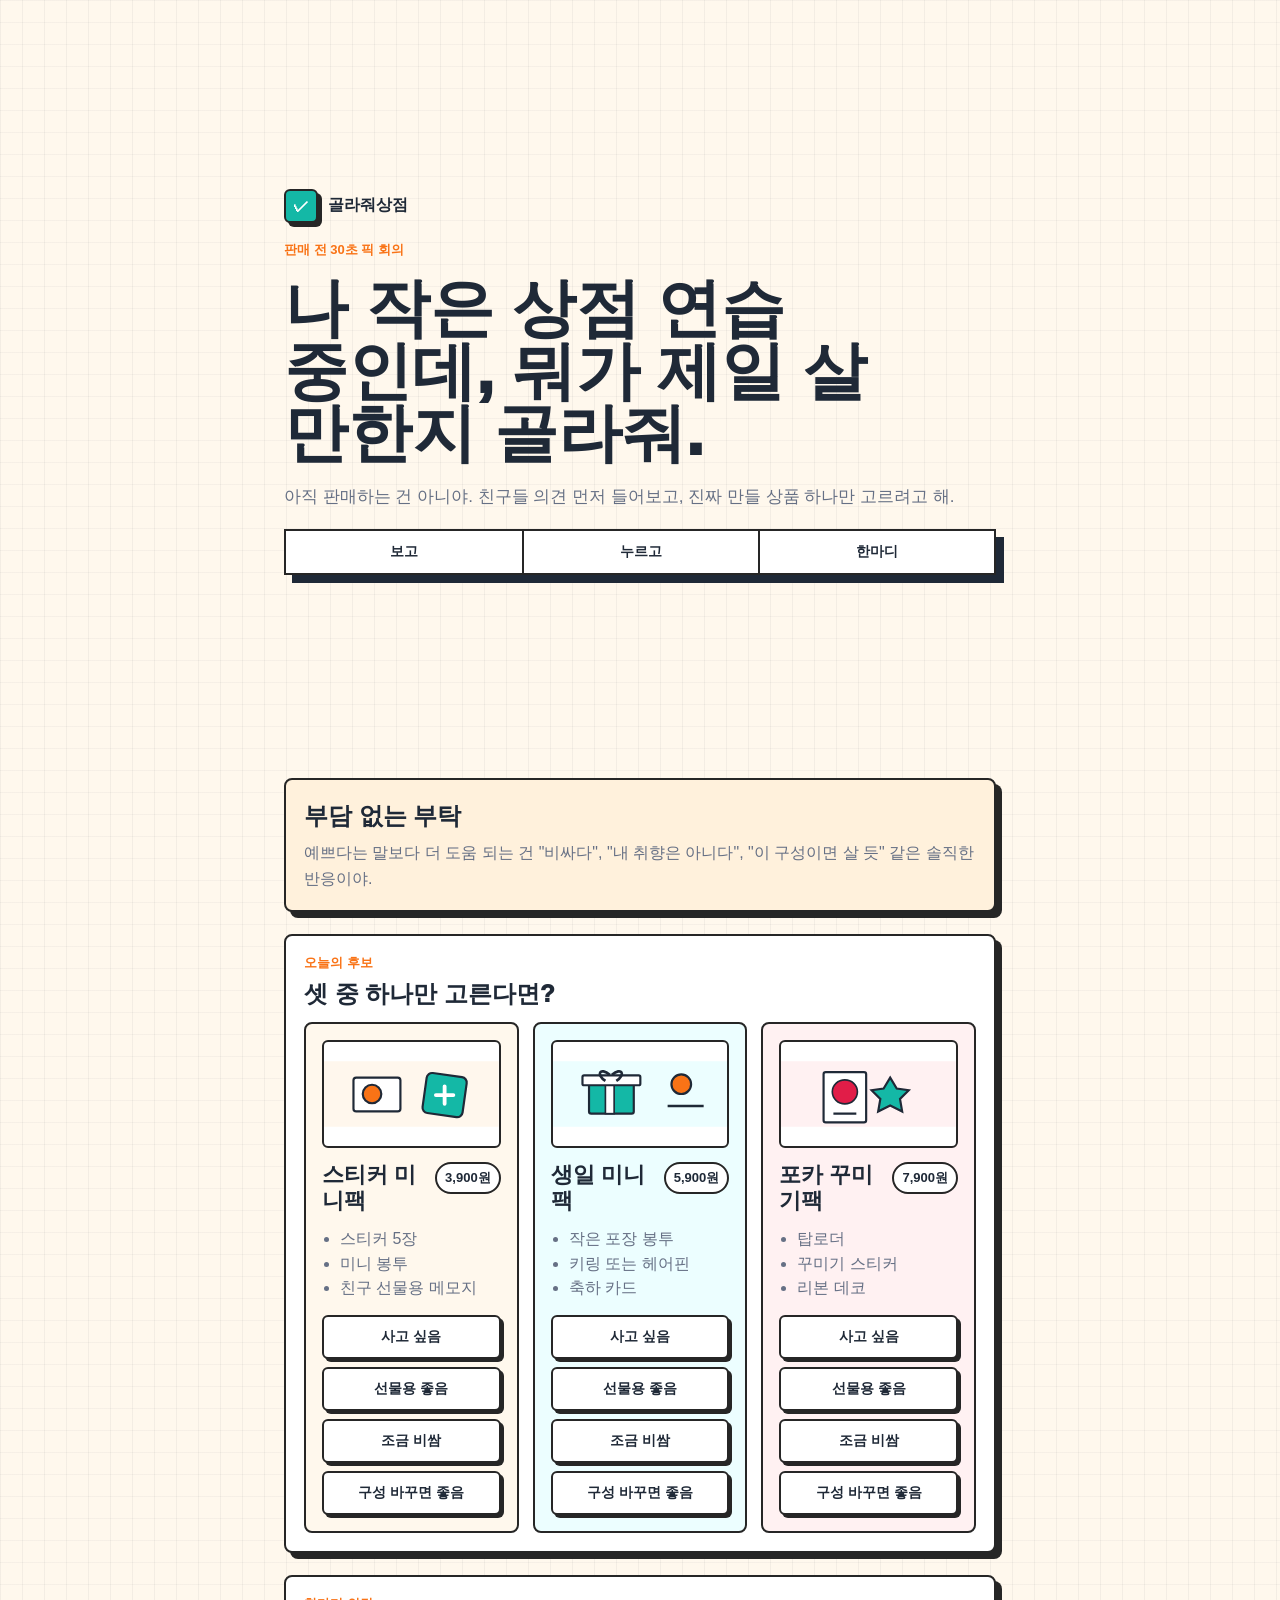
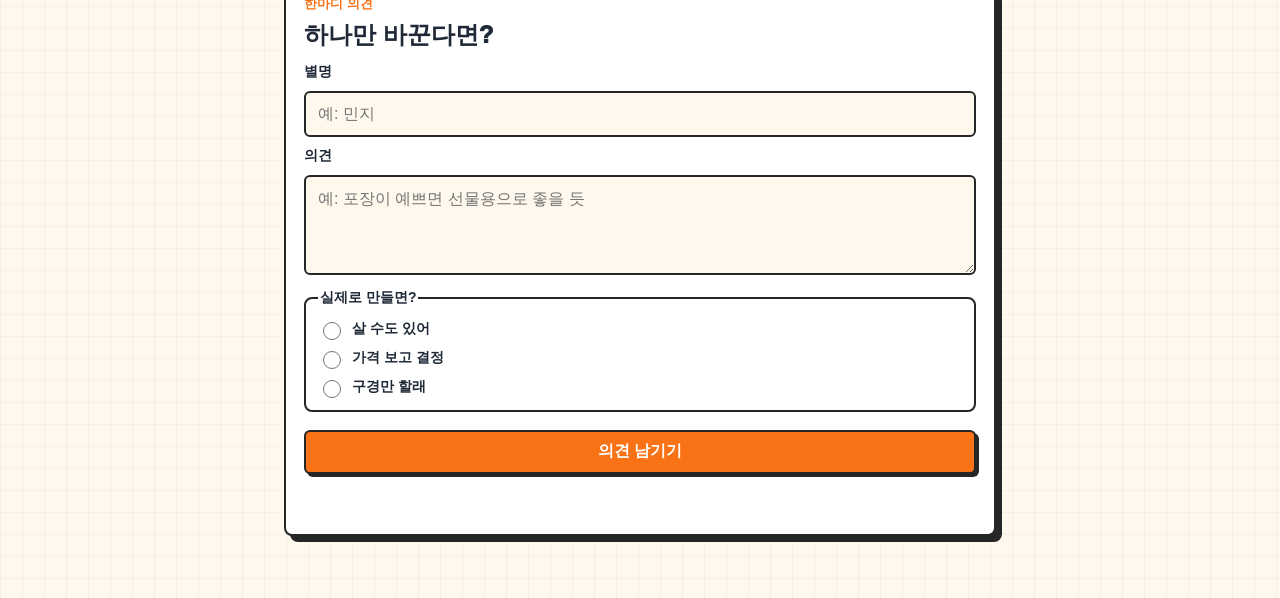
==== index.html @ 45a333d3 "Build gollajwo store prototype" ====
<!doctype html>
<html lang="ko">
  <head>
    <meta charset="utf-8" />
    <meta name="viewport" content="width=device-width, initial-scale=1" />
    <title>골라줘상점</title>
    <meta
      name="description"
      content="친구들이 상품 후보를 골라주며 자연스럽게 대화를 시작하는 판매 전 테스트 페이지"
    />
    <link
      rel="icon"
      href="data:image/svg+xml,%3Csvg xmlns='http://www.w3.org/2000/svg' viewBox='0 0 64 64'%3E%3Crect width='64' height='64' rx='12' fill='%2314B8A6'/%3E%3Cpath d='M18 34l9 9 20-24' fill='none' stroke='white' stroke-width='8' stroke-linecap='round' stroke-linejoin='round'/%3E%3C/svg%3E"
    />
    <link rel="stylesheet" href="./styles.css" />
  </head>
  <body>
    <main class="app-shell">
      <section class="hero" aria-labelledby="hero-title">
        <div class="brand-row" aria-label="브랜드">
          <span class="brand-mark">✓</span>
          <span class="brand-name">골라줘상점</span>
        </div>

        <p class="eyebrow">판매 전 30초 픽 회의</p>
        <h1 id="hero-title">나 작은 상점 연습 중인데, 뭐가 제일 살 만한지 골라줘.</h1>
        <p class="hero-copy">
          아직 판매하는 건 아니야. 친구들 의견 먼저 들어보고, 진짜 만들 상품 하나만 고르려고 해.
        </p>

        <div class="studio-strip" aria-label="진행 단계">
          <span>보고</span>
          <span>누르고</span>
          <span>한마디</span>
        </div>
      </section>

      <section class="section intro-note" aria-labelledby="intro-title">
        <h2 id="intro-title">부담 없는 부탁</h2>
        <p>
          예쁘다는 말보다 더 도움 되는 건 "비싸다", "내 취향은 아니다", "이 구성이면 살 듯" 같은 솔직한
          반응이야.
        </p>
      </section>

      <section class="section" aria-labelledby="product-title">
        <div class="section-heading">
          <p class="eyebrow">오늘의 후보</p>
          <h2 id="product-title">셋 중 하나만 고른다면?</h2>
        </div>

        <div class="product-list" id="product-list"></div>
      </section>

      <section class="section" aria-labelledby="feedback-title">
        <div class="section-heading">
          <p class="eyebrow">한마디 의견</p>
          <h2 id="feedback-title">하나만 바꾼다면?</h2>
        </div>

        <form class="feedback-form" id="feedback-form">
          <label for="nickname">별명</label>
          <input id="nickname" name="nickname" type="text" maxlength="16" placeholder="예: 민지" />

          <label for="comment">의견</label>
          <textarea
            id="comment"
            name="comment"
            rows="4"
            maxlength="160"
            placeholder="예: 포장이 예쁘면 선물용으로 좋을 듯"
          ></textarea>

          <fieldset>
            <legend>실제로 만들면?</legend>
            <label class="radio-row">
              <input type="radio" name="intent" value="살 수도 있어" />
              <span>살 수도 있어</span>
            </label>
            <label class="radio-row">
              <input type="radio" name="intent" value="가격 보고 결정" />
              <span>가격 보고 결정</span>
            </label>
            <label class="radio-row">
              <input type="radio" name="intent" value="구경만 할래" />
              <span>구경만 할래</span>
            </label>
          </fieldset>

          <button class="primary-button full-width" type="submit">의견 남기기</button>
          <p class="submit-status" id="submit-status" role="status" aria-live="polite"></p>
        </form>
      </section>
    </main>

    <script src="./config.js?v=20260525-1"></script>
    <script src="./app.js?v=20260525-1"></script>
  </body>
</html>
---- styles.css ----
:root {
  --paper: #fff8ed;
  --paper-strong: #fff1dc;
  --ink: #1f2937;
  --muted: #667085;
  --line: #262626;
  --orange: #f97316;
  --mint: #14b8a6;
  --blue: #2563eb;
  --rose: #e11d48;
  --white: #ffffff;
  --shadow: 8px 8px 0 #1f2937;
}

* {
  box-sizing: border-box;
}

html {
  background: var(--paper);
}

body {
  margin: 0;
  min-height: 100vh;
  color: var(--ink);
  font-family: "Apple SD Gothic Neo", "Pretendard", "Noto Sans KR", sans-serif;
  letter-spacing: 0;
  background:
    linear-gradient(90deg, rgba(31, 41, 55, 0.05) 1px, transparent 1px),
    linear-gradient(rgba(31, 41, 55, 0.04) 1px, transparent 1px),
    var(--paper);
  background-size: 22px 22px;
}

button,
input,
textarea {
  font: inherit;
}

button {
  cursor: pointer;
}

.app-shell {
  width: min(100%, 480px);
  margin: 0 auto;
  padding: 18px 16px 40px;
}

.hero {
  min-height: 92vh;
  display: flex;
  flex-direction: column;
  justify-content: center;
  gap: 18px;
  padding: 24px 0 34px;
}

.brand-row {
  display: flex;
  align-items: center;
  gap: 10px;
}

.brand-mark {
  display: grid;
  width: 34px;
  height: 34px;
  place-items: center;
  border: 2px solid var(--line);
  border-radius: 6px;
  background: var(--mint);
  color: var(--white);
  font-weight: 900;
  box-shadow: 4px 4px 0 var(--line);
}

.brand-name {
  font-weight: 900;
}

.eyebrow {
  margin: 0;
  color: var(--orange);
  font-size: 13px;
  font-weight: 900;
}

h1,
h2,
p {
  word-break: keep-all;
  overflow-wrap: anywhere;
}

h1 {
  margin: 0;
  font-size: clamp(40px, 13vw, 64px);
  line-height: 0.98;
  font-weight: 950;
}

h2 {
  margin: 4px 0 0;
  font-size: 24px;
  line-height: 1.15;
  font-weight: 950;
}

.hero-copy {
  margin: 0;
  color: var(--muted);
  font-size: 17px;
  line-height: 1.65;
}

.studio-strip {
  display: grid;
  grid-template-columns: repeat(3, 1fr);
  border: 2px solid var(--line);
  background: var(--white);
  box-shadow: var(--shadow);
}

.studio-strip span {
  padding: 12px 8px;
  text-align: center;
  font-size: 14px;
  font-weight: 900;
}

.studio-strip span + span {
  border-left: 2px solid var(--line);
}

.section {
  margin: 22px 0;
  padding: 18px;
  border: 2px solid var(--line);
  border-radius: 8px;
  background: var(--white);
  box-shadow: 6px 6px 0 var(--line);
}

.intro-note {
  background: var(--paper-strong);
}

.intro-note p,
.talk-card p,
.seller-note p {
  margin: 10px 0 0;
  color: var(--muted);
  line-height: 1.65;
}

.section-heading {
  display: flex;
  flex-direction: column;
  gap: 4px;
  margin-bottom: 14px;
}

.product-list {
  display: grid;
  gap: 14px;
}

.product-card {
  position: relative;
  padding: 16px;
  border: 2px solid var(--line);
  border-radius: 8px;
  background: var(--paper);
}

.product-card:nth-child(2) {
  background: #ecfeff;
}

.product-card:nth-child(3) {
  background: #fff1f2;
}

.product-visual {
  height: 108px;
  margin-bottom: 14px;
  border: 2px solid var(--line);
  border-radius: 6px;
  background: var(--white);
  overflow: hidden;
}

.product-visual svg {
  width: 100%;
  height: 100%;
  display: block;
}

.product-topline {
  display: flex;
  align-items: flex-start;
  justify-content: space-between;
  gap: 12px;
}

.product-card h3 {
  margin: 0;
  font-size: 22px;
  line-height: 1.2;
}

.price {
  flex: 0 0 auto;
  padding: 5px 8px;
  border: 2px solid var(--line);
  border-radius: 999px;
  background: var(--white);
  font-size: 13px;
  font-weight: 900;
}

.product-card ul {
  margin: 12px 0 14px;
  padding-left: 18px;
  color: var(--muted);
  line-height: 1.55;
}

.reaction-grid {
  display: grid;
  grid-template-columns: 1fr 1fr;
  gap: 8px;
}

.reaction-button,
.primary-button,
.secondary-button {
  min-height: 44px;
  border: 2px solid var(--line);
  border-radius: 6px;
  color: var(--ink);
  font-weight: 900;
  box-shadow: 3px 3px 0 var(--line);
  transition:
    transform 140ms ease,
    box-shadow 140ms ease,
    background 140ms ease;
}

.reaction-button {
  background: var(--white);
  font-size: 14px;
}

.reaction-button.is-selected {
  background: var(--mint);
  color: var(--white);
}

.reaction-button:active,
.primary-button:active,
.secondary-button:active {
  transform: translate(3px, 3px);
  box-shadow: 0 0 0 var(--line);
}

.talk-card {
  background: #eff6ff;
}

.talk-script {
  min-height: 96px;
  padding: 14px;
  border: 2px dashed var(--blue);
  border-radius: 8px;
  background: var(--white);
  color: var(--ink) !important;
  font-size: 18px;
  font-weight: 850;
}

.button-row {
  display: grid;
  grid-template-columns: 1fr 1fr;
  gap: 10px;
  margin-top: 14px;
}

.primary-button {
  background: var(--orange);
  color: var(--white);
}

.secondary-button {
  background: var(--white);
}

.full-width {
  width: 100%;
}

.copy-status {
  min-height: 22px;
  margin-top: 10px !important;
  font-size: 13px;
}

.feedback-form {
  display: grid;
  gap: 10px;
}

.feedback-form label,
legend {
  font-size: 14px;
  font-weight: 900;
}

input,
textarea {
  width: 100%;
  border: 2px solid var(--line);
  border-radius: 6px;
  padding: 12px;
  background: var(--paper);
  color: var(--ink);
}

textarea {
  resize: vertical;
}

fieldset {
  display: grid;
  gap: 8px;
  margin: 4px 0 8px;
  padding: 12px;
  border: 2px solid var(--line);
  border-radius: 8px;
}

.radio-row {
  display: flex;
  align-items: center;
  gap: 8px;
  font-weight: 700 !important;
}

.radio-row input {
  width: 18px;
  height: 18px;
}

.metric-grid {
  display: grid;
  grid-template-columns: 1fr 1fr;
  gap: 10px;
  margin: 14px 0;
}

.metric-grid div {
  padding: 12px;
  border: 2px solid var(--line);
  border-radius: 8px;
  background: var(--paper);
}

.metric-grid strong,
.metric-grid span {
  display: block;
}

.metric-grid strong {
  font-size: 30px;
  line-height: 1;
}

.metric-grid span {
  margin-top: 5px;
  color: var(--muted);
  font-size: 13px;
  font-weight: 800;
}

.note-list {
  margin: 0;
  padding-left: 18px;
  color: var(--muted);
  line-height: 1.6;
}

@media (min-width: 700px) {
  .app-shell {
    width: min(100%, 760px);
    padding-inline: 24px;
  }

  .hero {
    min-height: 82vh;
  }

  .product-list {
    grid-template-columns: repeat(3, minmax(0, 1fr));
  }

  .reaction-grid {
    grid-template-columns: 1fr;
  }
}
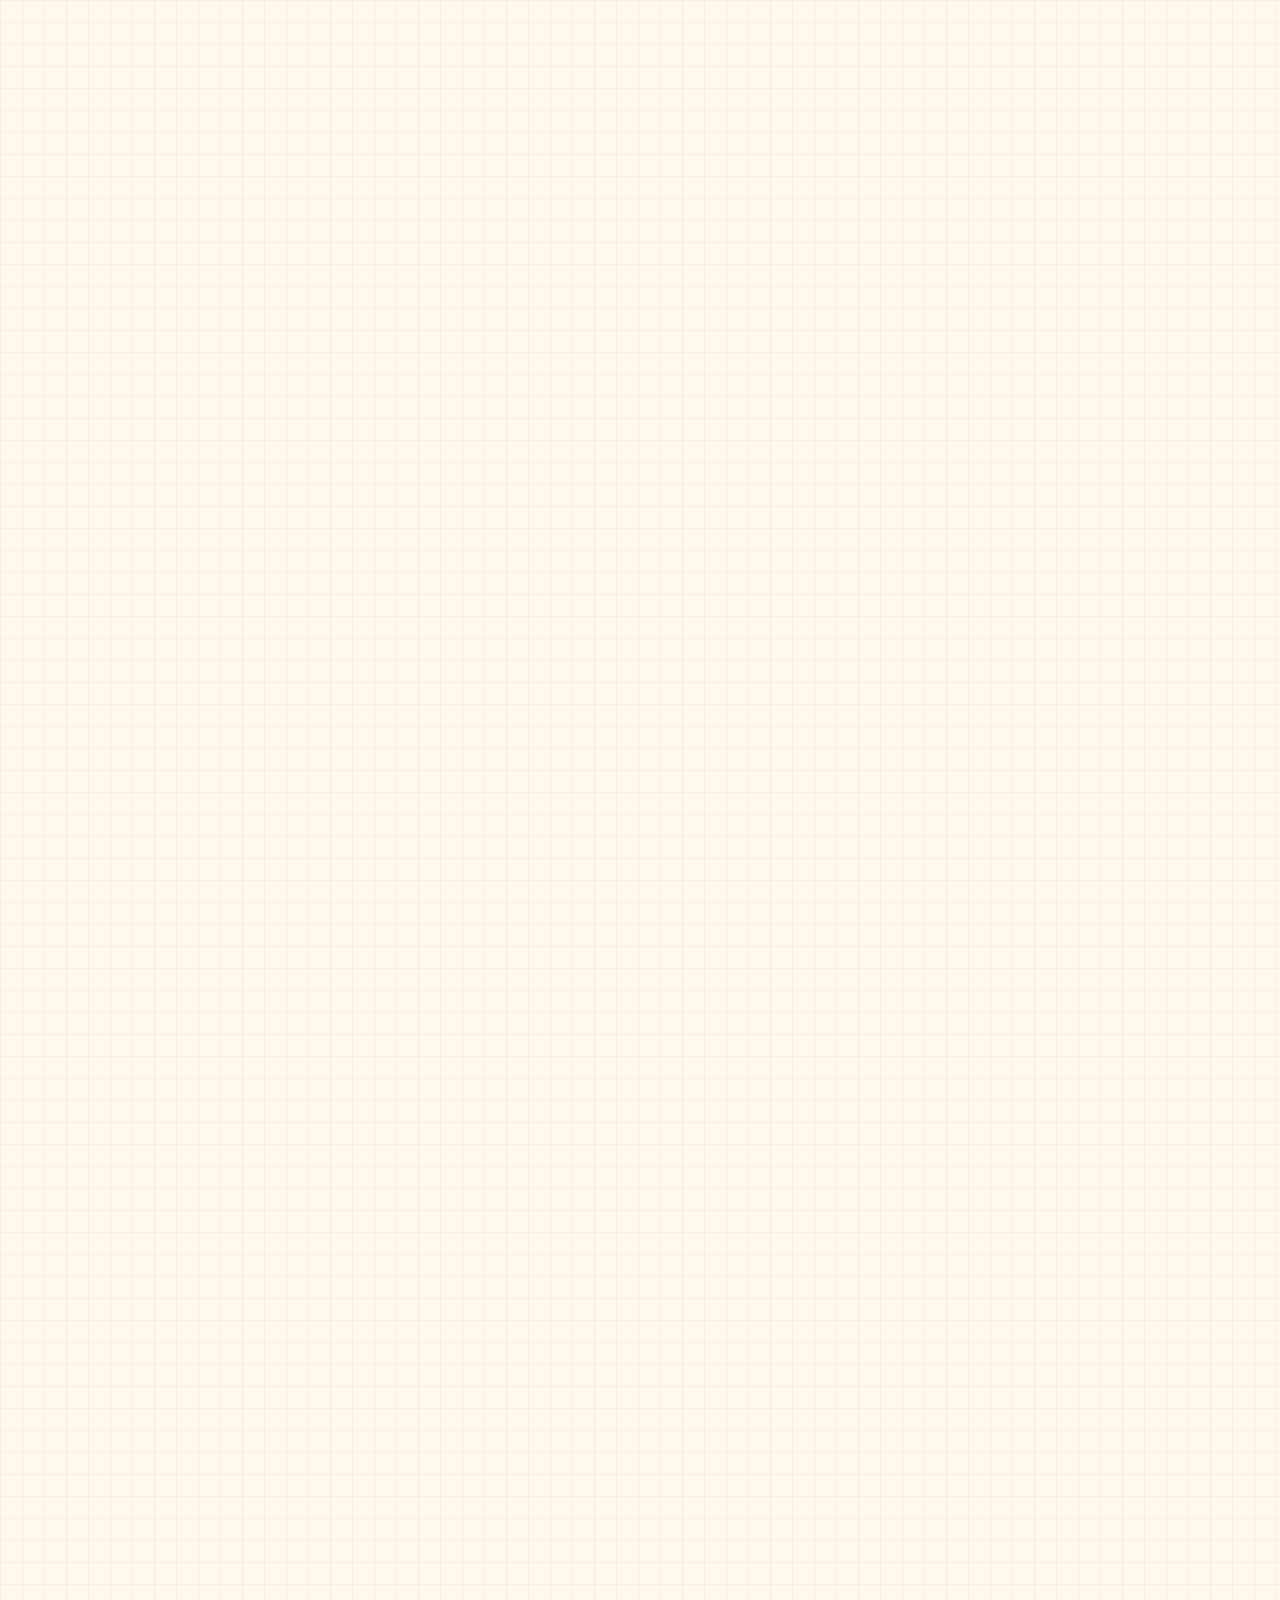
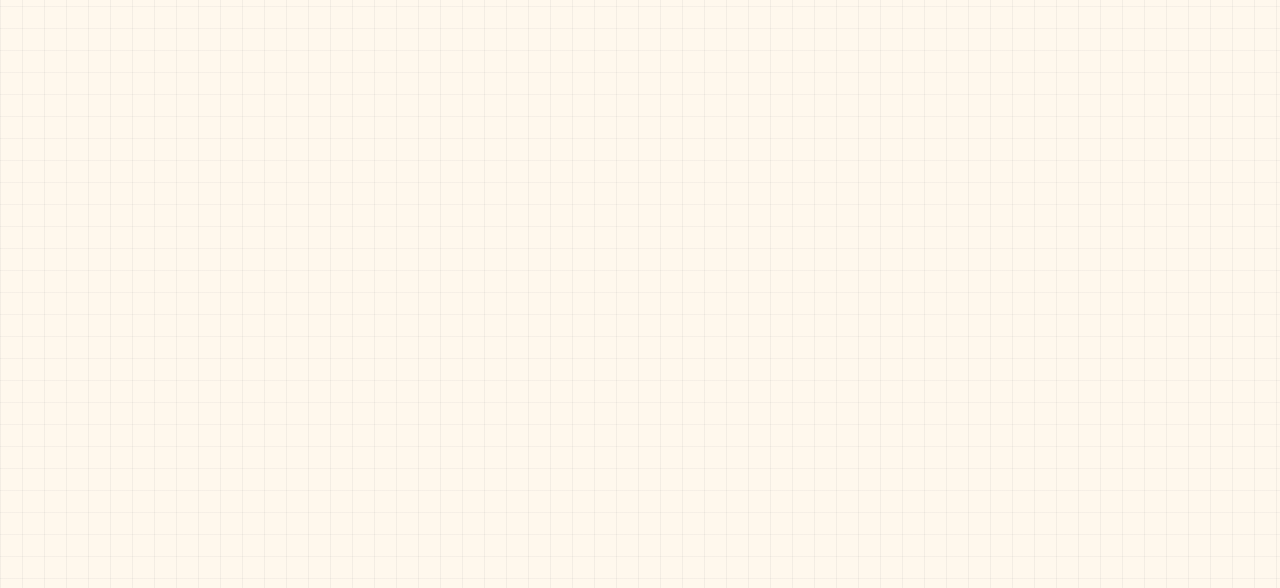
==== commit 8f60fcb5: "Add sheet-backed products and coach gate" ====
--- a/index.html
+++ b/index.html
@@ -93,7 +93,7 @@
       </section>
     </main>
 
-    <script src="./config.js?v=20260525-1"></script>
-    <script src="./app.js?v=20260525-1"></script>
+    <script src="./config.js?v=20260525-2"></script>
+    <script src="./app.js?v=20260525-2"></script>
   </body>
 </html>
--- a/styles.css
+++ b/styles.css
@@ -199,6 +199,19 @@
   display: block;
 }
 
+.product-visual img {
+  width: 100%;
+  height: 100%;
+  display: block;
+  object-fit: cover;
+}
+
+.empty-state {
+  margin: 0;
+  color: var(--muted);
+  line-height: 1.6;
+}
+
 .product-topline {
   display: flex;
   align-items: flex-start;
@@ -308,6 +321,51 @@
   font-size: 13px;
 }
 
+.submit-status {
+  min-height: 22px;
+  margin: 0;
+  color: var(--muted);
+  font-size: 13px;
+  line-height: 1.5;
+}
+
+.auth-gate {
+  position: fixed;
+  inset: 0;
+  z-index: 20;
+  display: grid;
+  place-items: center;
+  padding: 18px;
+  background:
+    linear-gradient(90deg, rgba(31, 41, 55, 0.05) 1px, transparent 1px),
+    linear-gradient(rgba(31, 41, 55, 0.04) 1px, transparent 1px),
+    var(--paper);
+  background-size: 22px 22px;
+}
+
+.auth-gate[hidden] {
+  display: none;
+}
+
+.auth-card {
+  display: grid;
+  width: min(100%, 420px);
+  gap: 12px;
+  padding: 22px;
+  border: 2px solid var(--line);
+  border-radius: 8px;
+  background: var(--white);
+  box-shadow: var(--shadow);
+}
+
+.auth-card h1 {
+  font-size: 34px;
+}
+
+body:not(.is-coach-unlocked) .app-shell {
+  visibility: hidden;
+}
+
 .feedback-form {
   display: grid;
   gap: 10px;
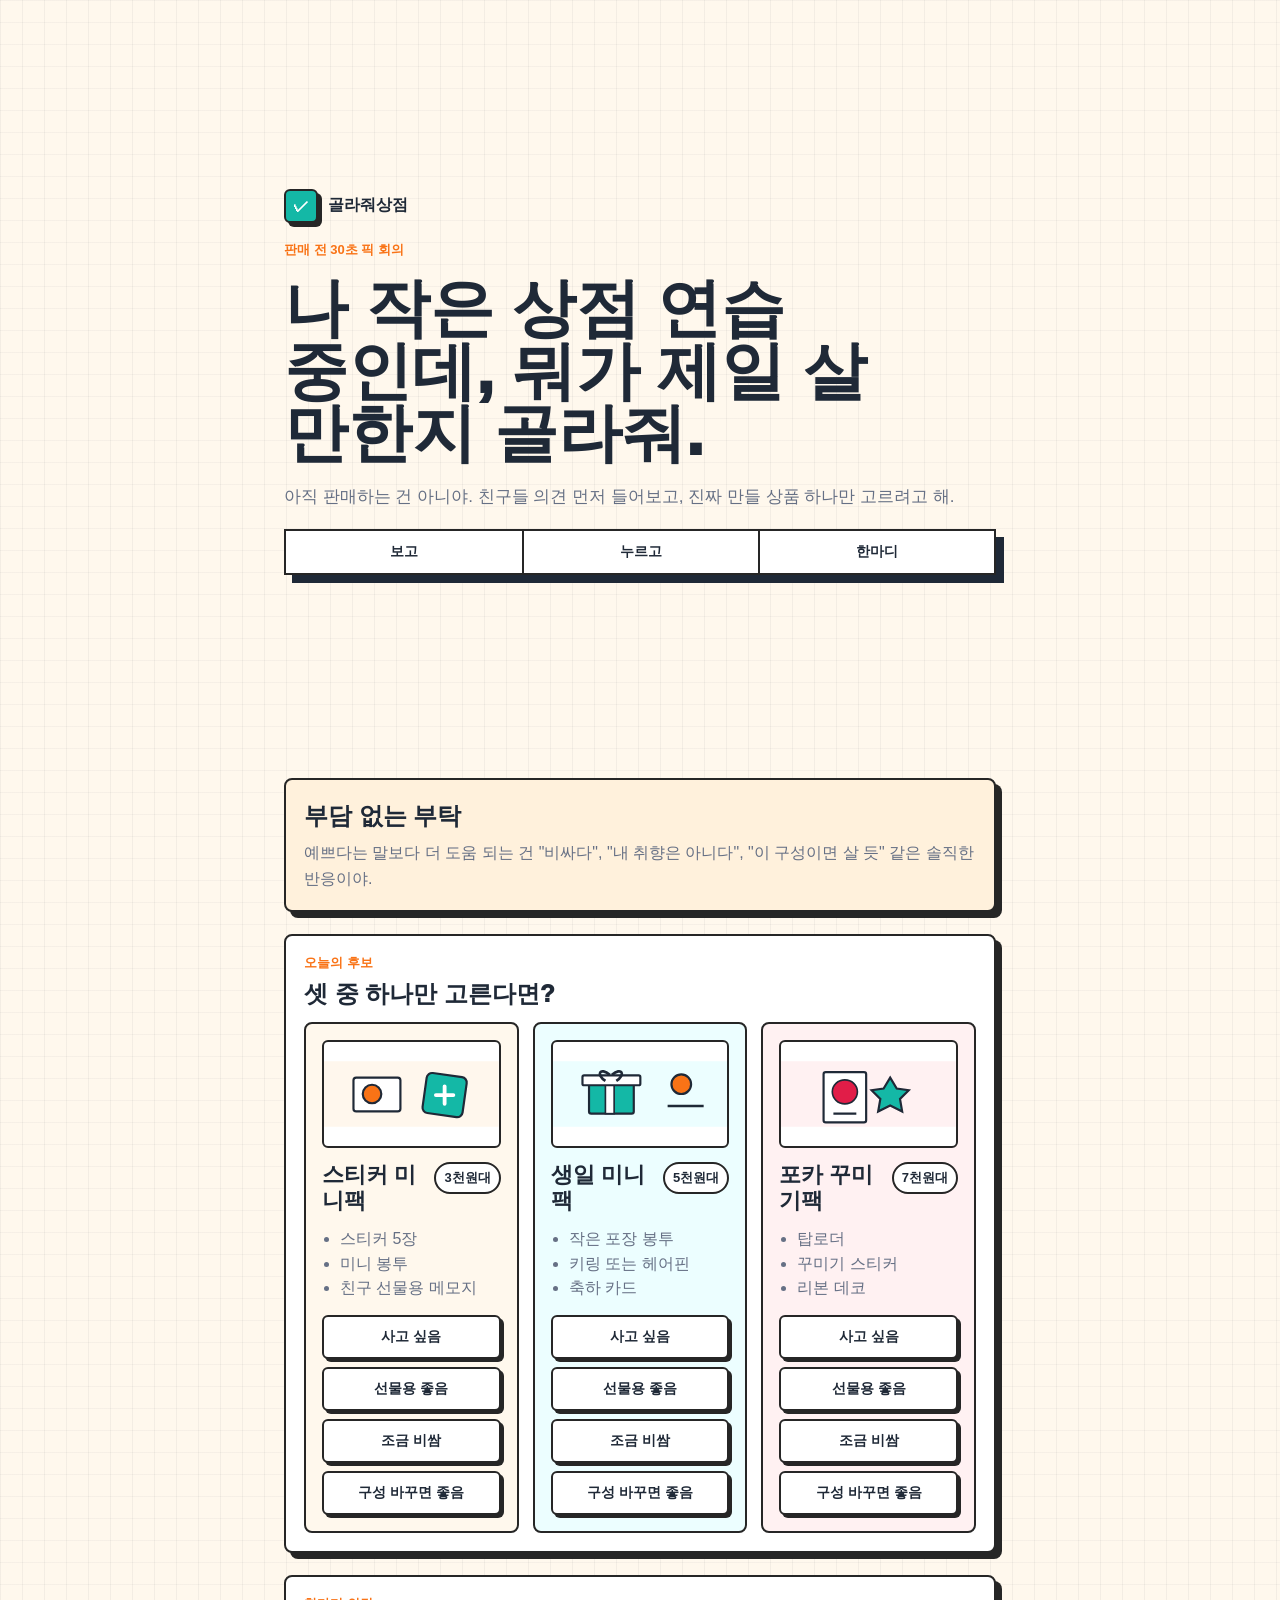
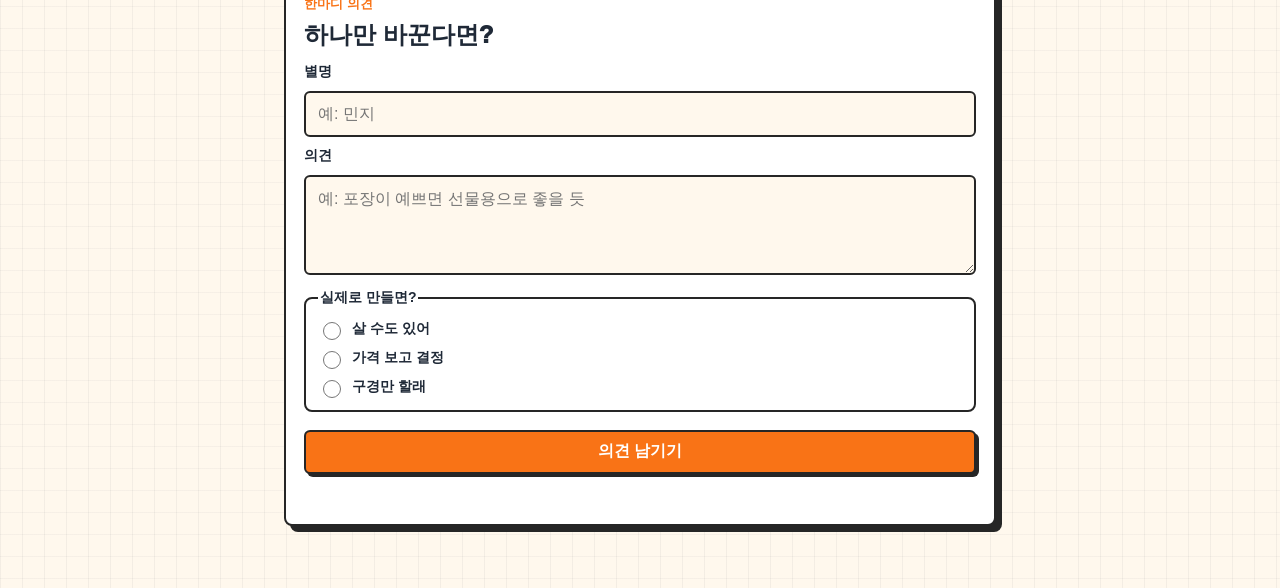
==== commit 5c3f9d6c: "Bust stylesheet cache" ====
--- a/index.html
+++ b/index.html
@@ -12,7 +12,7 @@
       rel="icon"
       href="data:image/svg+xml,%3Csvg xmlns='http://www.w3.org/2000/svg' viewBox='0 0 64 64'%3E%3Crect width='64' height='64' rx='12' fill='%2314B8A6'/%3E%3Cpath d='M18 34l9 9 20-24' fill='none' stroke='white' stroke-width='8' stroke-linecap='round' stroke-linejoin='round'/%3E%3C/svg%3E"
     />
-    <link rel="stylesheet" href="./styles.css" />
+    <link rel="stylesheet" href="./styles.css?v=20260525-3" />
   </head>
   <body>
     <main class="app-shell">
--- a/styles.css
+++ b/styles.css
@@ -362,7 +362,7 @@
   font-size: 34px;
 }
 
-body:not(.is-coach-unlocked) .app-shell {
+body.coach-page:not(.is-coach-unlocked) .app-shell {
   visibility: hidden;
 }
 
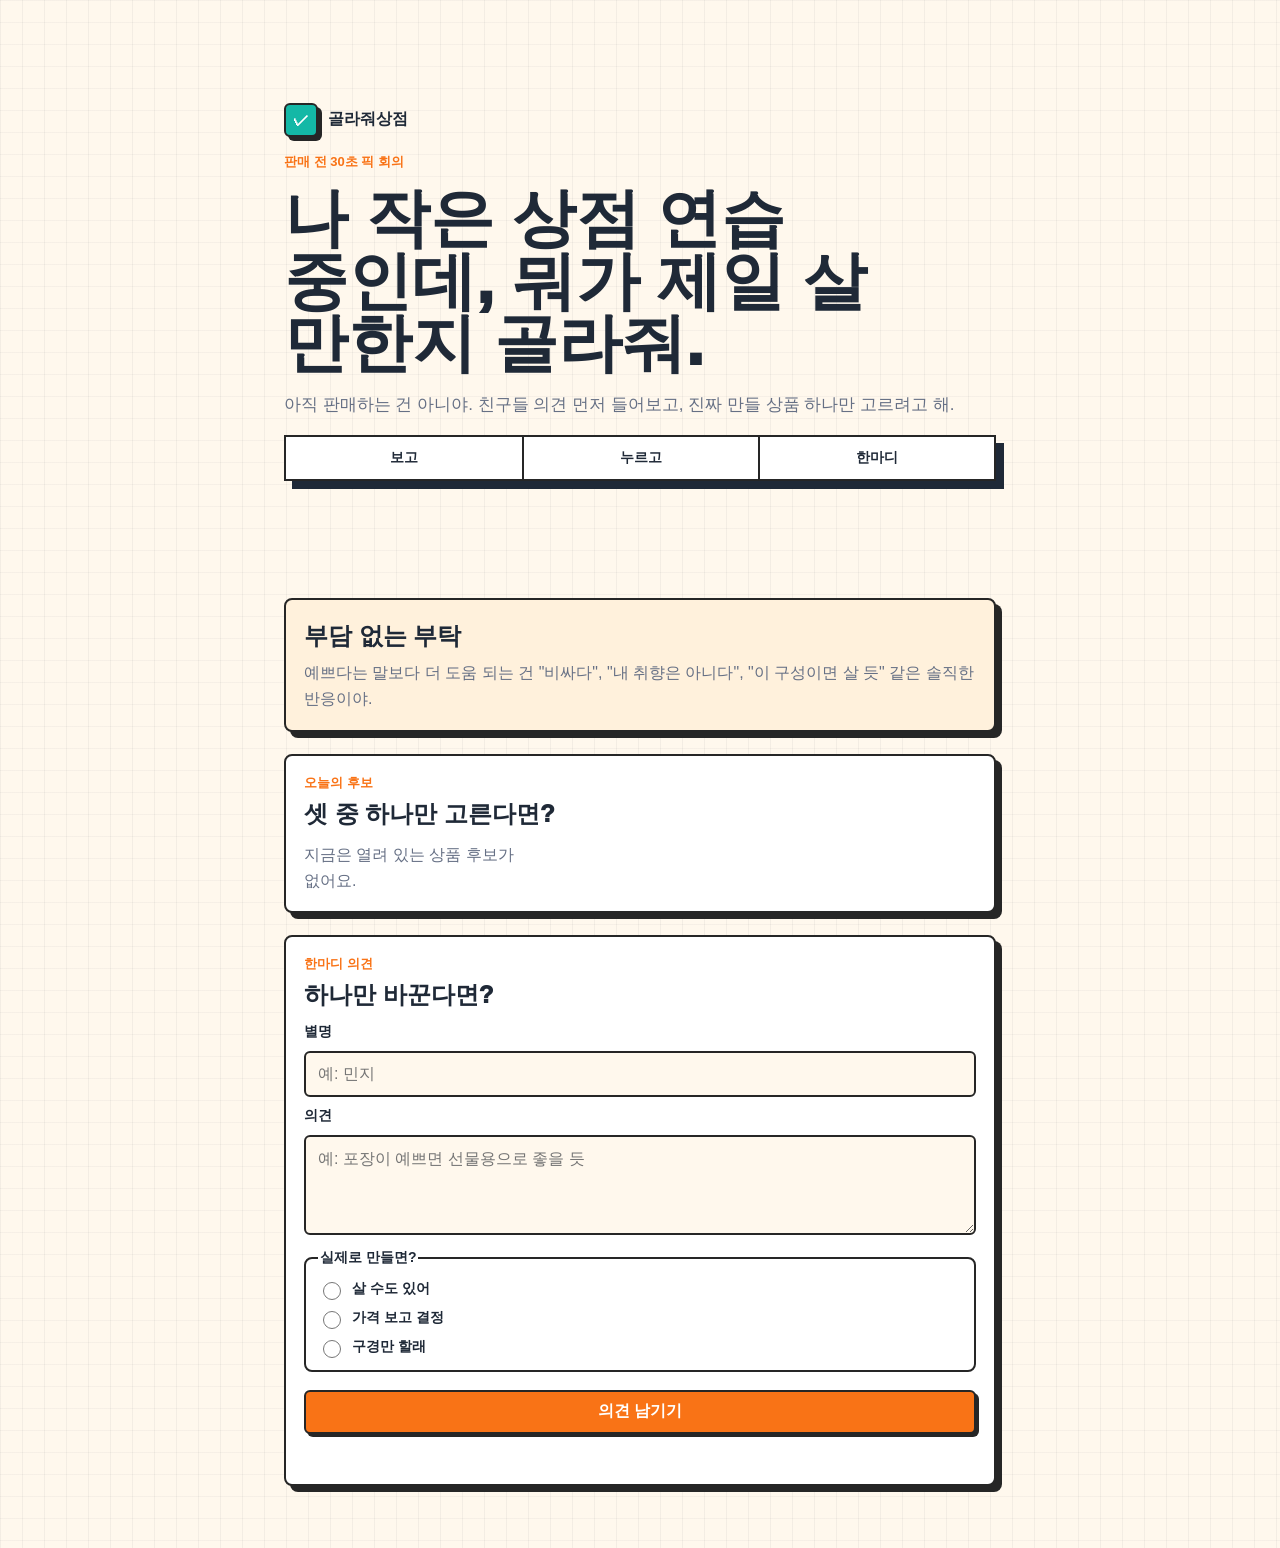
==== commit 301d0fdd: "Add coach product management" ====
--- a/index.html
+++ b/index.html
@@ -12,7 +12,10 @@
       rel="icon"
       href="data:image/svg+xml,%3Csvg xmlns='http://www.w3.org/2000/svg' viewBox='0 0 64 64'%3E%3Crect width='64' height='64' rx='12' fill='%2314B8A6'/%3E%3Cpath d='M18 34l9 9 20-24' fill='none' stroke='white' stroke-width='8' stroke-linecap='round' stroke-linejoin='round'/%3E%3C/svg%3E"
     />
-    <link rel="stylesheet" href="./styles.css?v=20260525-3" />
+    <link rel="preconnect" href="https://script.google.com" />
+    <link rel="preconnect" href="https://script.googleusercontent.com" />
+    <link rel="preconnect" href="https://lh3.googleusercontent.com" />
+    <link rel="stylesheet" href="./styles.css?v=20260528-4" />
   </head>
   <body>
     <main class="app-shell">
@@ -93,7 +96,7 @@
       </section>
     </main>
 
-    <script src="./config.js?v=20260525-2"></script>
-    <script src="./app.js?v=20260525-2"></script>
+    <script src="./config.js?v=20260528-1"></script>
+    <script src="./app.js?v=20260528-4"></script>
   </body>
 </html>
--- a/styles.css
+++ b/styles.css
@@ -50,12 +50,12 @@
 }
 
 .hero {
-  min-height: 92vh;
+  min-height: clamp(500px, 50svh, 560px);
   display: flex;
   flex-direction: column;
   justify-content: center;
-  gap: 18px;
-  padding: 24px 0 34px;
+  gap: 16px;
+  padding: 14px 0 24px;
 }
 
 .brand-row {
@@ -206,6 +206,75 @@
   object-fit: cover;
 }
 
+.product-card-skeleton {
+  pointer-events: none;
+}
+
+.skeleton-block,
+.skeleton-row,
+.skeleton-list span,
+.skeleton-button,
+.managed-skeleton-image,
+.managed-skeleton-line {
+  position: relative;
+  overflow: hidden;
+  background: #e5e7eb;
+}
+
+.skeleton-block::after,
+.skeleton-row::after,
+.skeleton-list span::after,
+.skeleton-button::after,
+.managed-skeleton-image::after,
+.managed-skeleton-line::after {
+  content: "";
+  position: absolute;
+  inset: 0;
+  transform: translateX(-100%);
+  background: linear-gradient(90deg, transparent, rgba(255, 255, 255, 0.75), transparent);
+  animation: skeleton-shimmer 1.2s ease-in-out infinite;
+}
+
+.skeleton-row {
+  height: 20px;
+  border-radius: 5px;
+}
+
+.skeleton-title {
+  width: 68%;
+  margin-bottom: 14px;
+}
+
+.skeleton-copy {
+  width: 88%;
+  height: 14px;
+  margin-bottom: 18px;
+}
+
+.skeleton-list {
+  display: grid;
+  gap: 9px;
+  margin: 0 0 20px;
+}
+
+.skeleton-list span {
+  width: 48%;
+  height: 13px;
+  border-radius: 5px;
+}
+
+.skeleton-button {
+  height: 44px;
+  border: 2px solid var(--line);
+  border-radius: 6px;
+}
+
+@keyframes skeleton-shimmer {
+  100% {
+    transform: translateX(100%);
+  }
+}
+
 .empty-state {
   margin: 0;
   color: var(--muted);
@@ -223,6 +292,13 @@
   margin: 0;
   font-size: 22px;
   line-height: 1.2;
+}
+
+.product-description {
+  margin: 10px 0 0;
+  color: var(--muted);
+  font-size: 14px;
+  line-height: 1.55;
 }
 
 .price {
@@ -378,13 +454,27 @@
 }
 
 input,
-textarea {
+textarea,
+select {
   width: 100%;
   border: 2px solid var(--line);
   border-radius: 6px;
   padding: 12px;
   background: var(--paper);
   color: var(--ink);
+}
+
+select {
+  appearance: none;
+  background-image: linear-gradient(45deg, transparent 50%, var(--line) 50%),
+    linear-gradient(135deg, var(--line) 50%, transparent 50%);
+  background-position:
+    calc(100% - 20px) 19px,
+    calc(100% - 14px) 19px;
+  background-size:
+    6px 6px,
+    6px 6px;
+  background-repeat: no-repeat;
 }
 
 textarea {
@@ -450,6 +540,139 @@
   line-height: 1.6;
 }
 
+.product-manager {
+  background: #f0fdf4;
+}
+
+.product-form {
+  display: grid;
+  gap: 10px;
+  margin-top: 14px;
+}
+
+.product-form label {
+  font-size: 14px;
+  font-weight: 900;
+}
+
+.image-preview {
+  display: grid;
+  min-height: 156px;
+  place-items: center;
+  border: 2px dashed var(--line);
+  border-radius: 8px;
+  background: var(--white);
+  color: var(--muted);
+  font-size: 14px;
+  font-weight: 900;
+  overflow: hidden;
+}
+
+.image-preview img {
+  width: 100%;
+  height: 190px;
+  display: block;
+  object-fit: cover;
+}
+
+.managed-product-list {
+  display: grid;
+  gap: 10px;
+  margin-top: 16px;
+}
+
+.managed-product-card {
+  display: grid;
+  grid-template-columns: 74px 1fr;
+  align-items: center;
+  gap: 12px;
+  width: 100%;
+  min-height: 82px;
+  padding: 8px;
+  border: 2px solid var(--line);
+  border-radius: 8px;
+  background: var(--white);
+  color: var(--ink);
+  text-align: left;
+  box-shadow: 3px 3px 0 var(--line);
+}
+
+.managed-product-card img,
+.managed-product-photo-fallback {
+  width: 74px;
+  height: 64px;
+  border: 2px solid var(--line);
+  border-radius: 6px;
+}
+
+.managed-product-card img {
+  object-fit: cover;
+}
+
+.managed-product-photo-fallback {
+  display: grid;
+  place-items: center;
+  background: var(--paper);
+  color: var(--muted);
+  font-size: 13px;
+  font-weight: 900;
+}
+
+.managed-product-skeleton {
+  pointer-events: none;
+}
+
+.managed-skeleton-image {
+  width: 74px;
+  height: 64px;
+  border: 2px solid var(--line);
+  border-radius: 6px;
+}
+
+.managed-skeleton-line {
+  display: block;
+  width: 76%;
+  height: 16px;
+  border-radius: 5px;
+}
+
+.managed-skeleton-line.short {
+  width: 44%;
+  height: 12px;
+  margin-top: 10px;
+}
+
+.managed-product-card span,
+.managed-product-card strong,
+.managed-product-card small {
+  display: block;
+}
+
+.managed-product-card strong {
+  font-size: 16px;
+  line-height: 1.25;
+}
+
+.managed-product-card small {
+  margin-top: 4px;
+  color: var(--muted);
+  font-size: 12px;
+  font-weight: 800;
+}
+
+.managed-product-card.is-empty {
+  grid-template-columns: 1fr;
+  padding: 14px;
+  background: var(--paper);
+}
+
+.managed-product-card.is-empty span {
+  margin-top: 4px;
+  color: var(--muted);
+  font-size: 13px;
+  font-weight: 800;
+}
+
 @media (min-width: 700px) {
   .app-shell {
     width: min(100%, 760px);
@@ -457,7 +680,7 @@
   }
 
   .hero {
-    min-height: 82vh;
+    min-height: clamp(520px, 62svh, 640px);
   }
 
   .product-list {
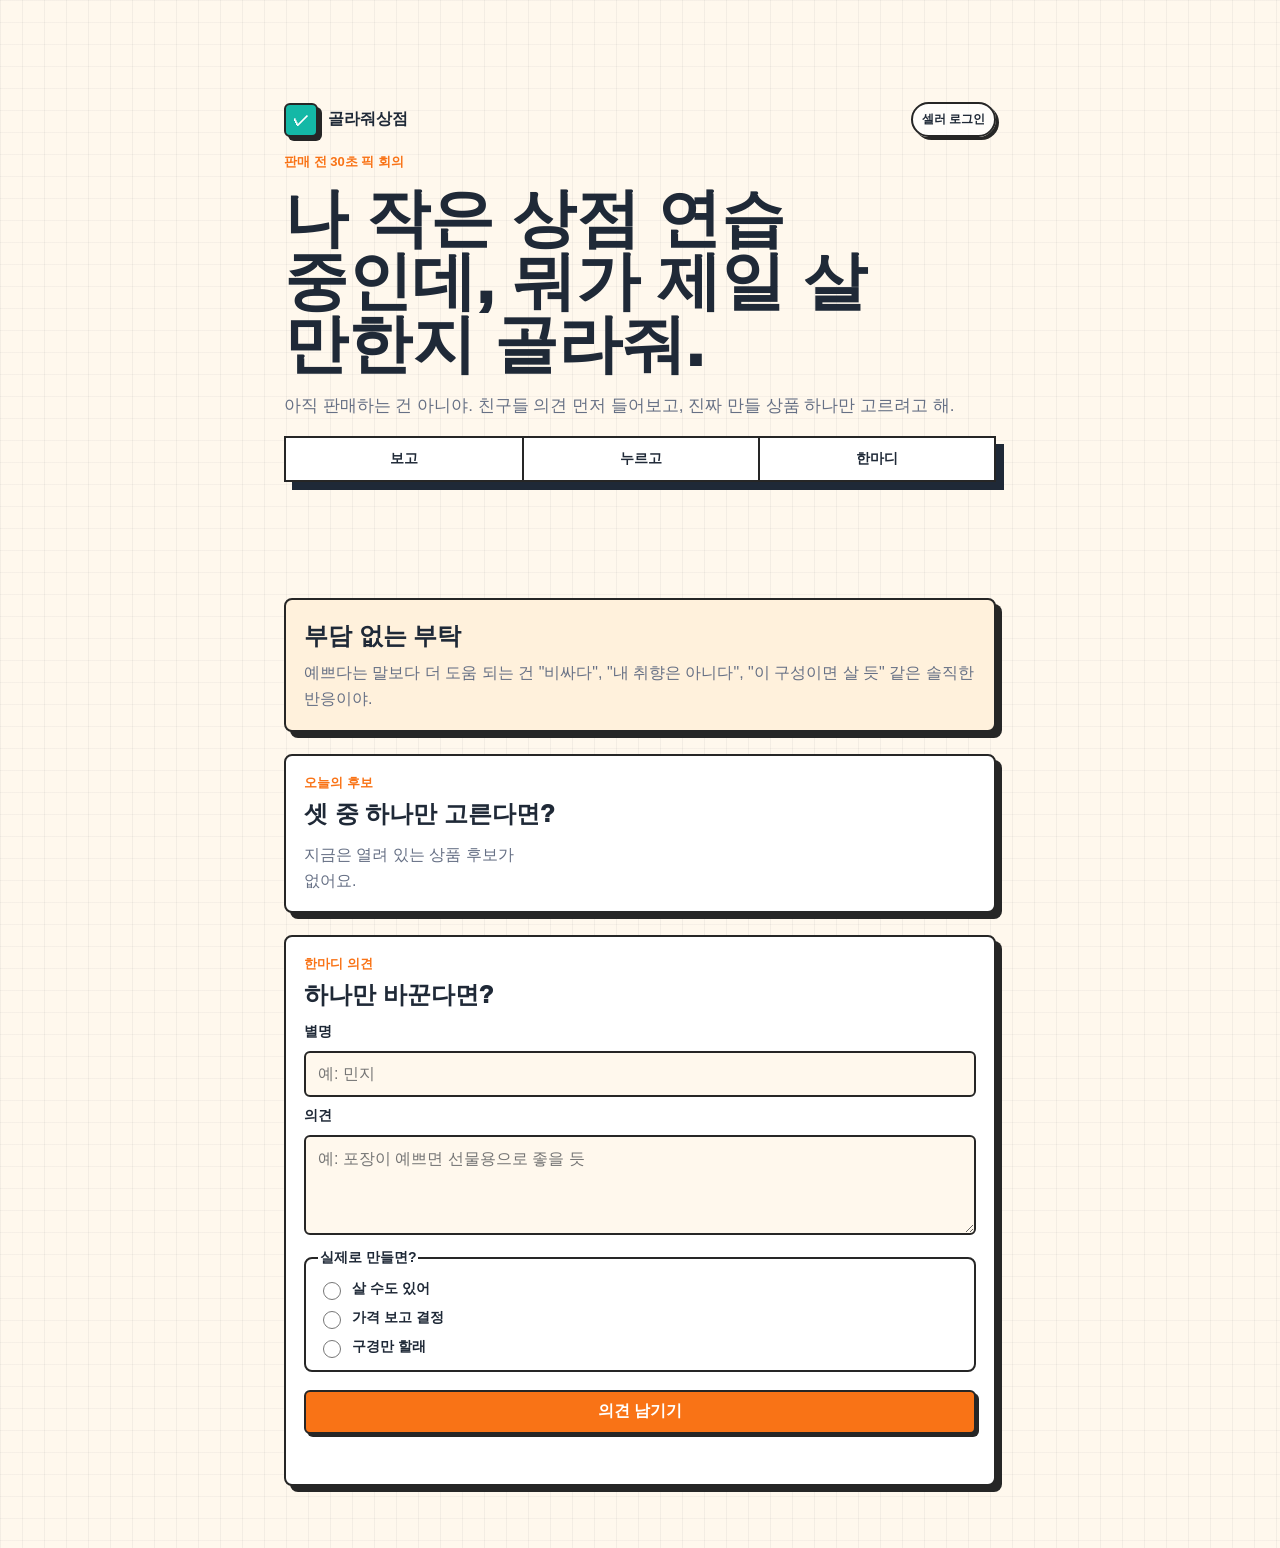
==== commit 6c3ab73e: "Add seller login link" ====
--- a/index.html
+++ b/index.html
@@ -15,14 +15,17 @@
     <link rel="preconnect" href="https://script.google.com" />
     <link rel="preconnect" href="https://script.googleusercontent.com" />
     <link rel="preconnect" href="https://lh3.googleusercontent.com" />
-    <link rel="stylesheet" href="./styles.css?v=20260528-4" />
+    <link rel="stylesheet" href="./styles.css?v=20260528-5" />
   </head>
   <body>
     <main class="app-shell">
       <section class="hero" aria-labelledby="hero-title">
         <div class="brand-row" aria-label="브랜드">
-          <span class="brand-mark">✓</span>
-          <span class="brand-name">골라줘상점</span>
+          <span class="brand-lockup">
+            <span class="brand-mark">✓</span>
+            <span class="brand-name">골라줘상점</span>
+          </span>
+          <a class="seller-login-link" href="./coach.html">셀러 로그인</a>
         </div>
 
         <p class="eyebrow">판매 전 30초 픽 회의</p>
--- a/styles.css
+++ b/styles.css
@@ -61,6 +61,14 @@
 .brand-row {
   display: flex;
   align-items: center;
+  justify-content: space-between;
+  gap: 10px;
+}
+
+.brand-lockup {
+  display: inline-flex;
+  align-items: center;
+  min-width: 0;
   gap: 10px;
 }
 
@@ -79,6 +87,24 @@
 
 .brand-name {
   font-weight: 900;
+}
+
+.seller-login-link {
+  flex: 0 0 auto;
+  padding: 7px 9px;
+  border: 2px solid var(--line);
+  border-radius: 999px;
+  background: rgba(255, 255, 255, 0.72);
+  color: var(--ink);
+  font-size: 12px;
+  font-weight: 900;
+  text-decoration: none;
+  box-shadow: 3px 3px 0 var(--line);
+}
+
+.seller-login-link:focus-visible {
+  outline: 3px solid var(--blue);
+  outline-offset: 3px;
 }
 
 .eyebrow {
